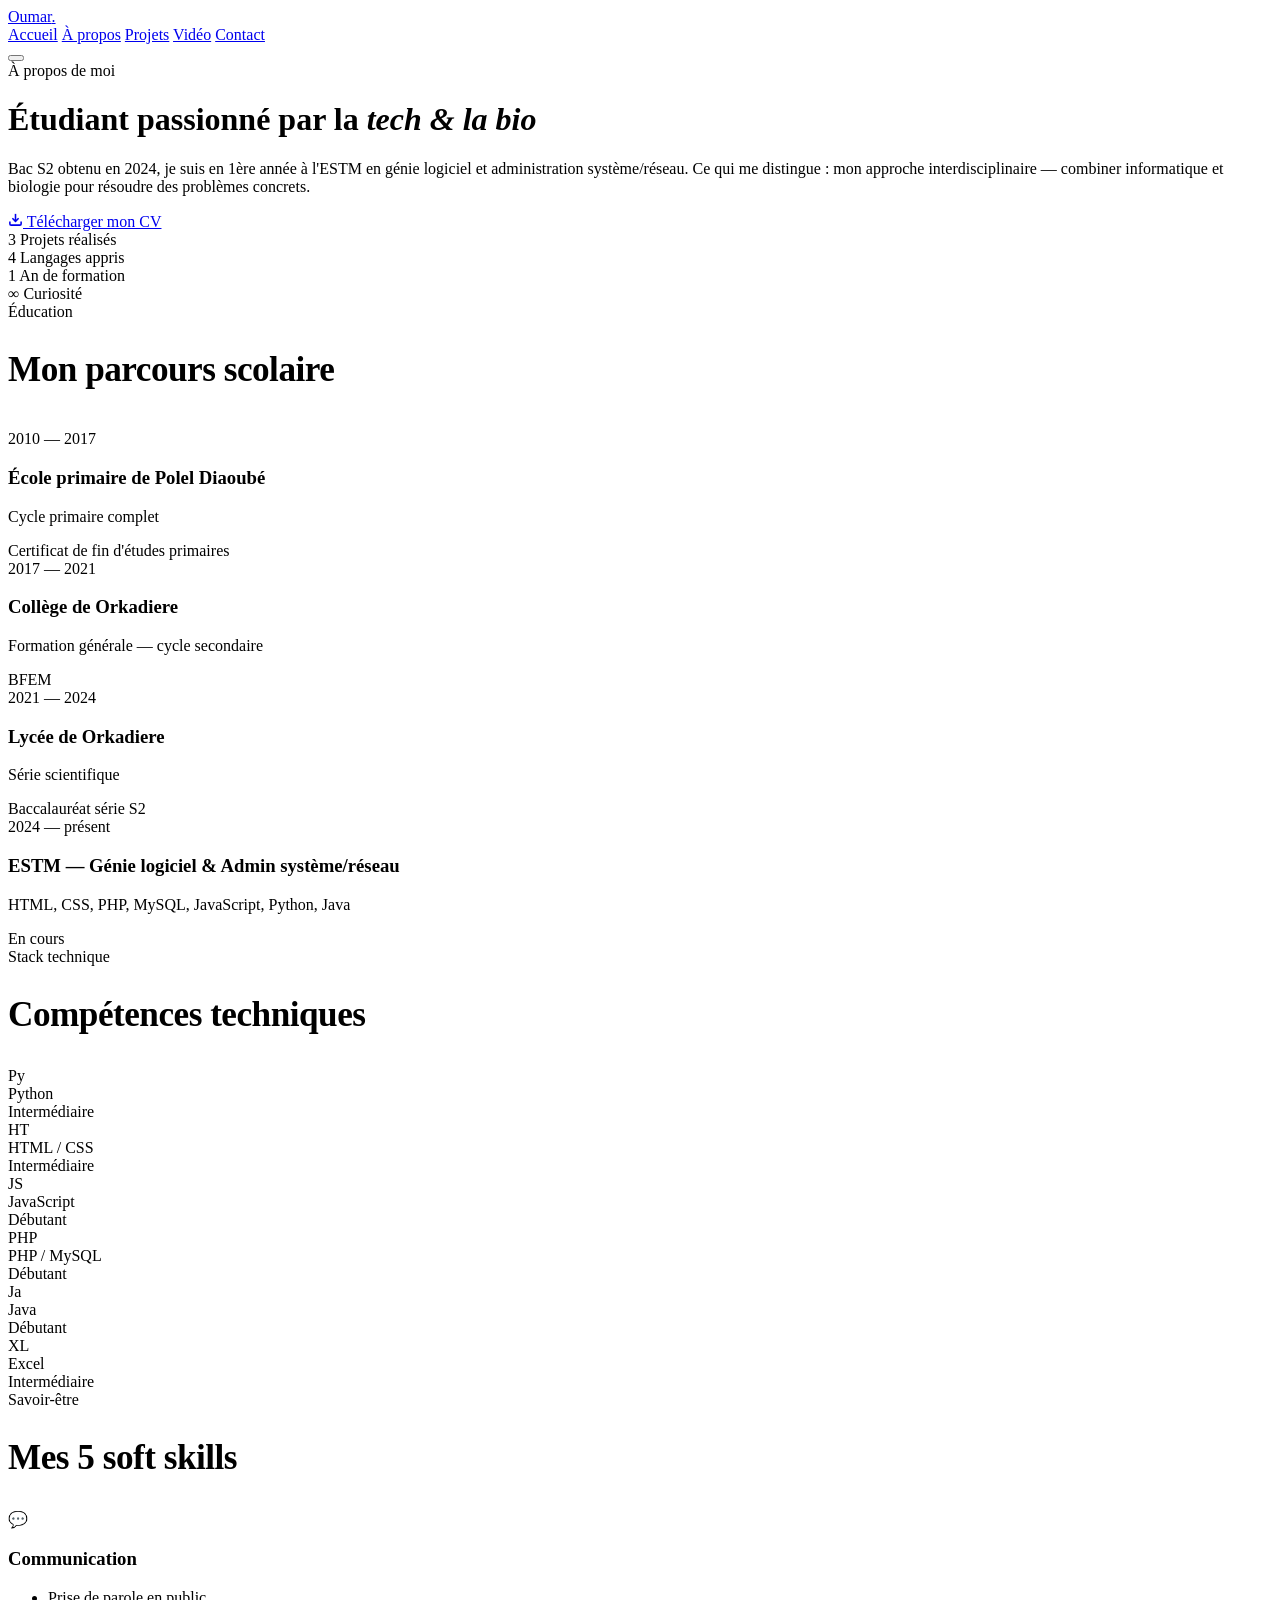
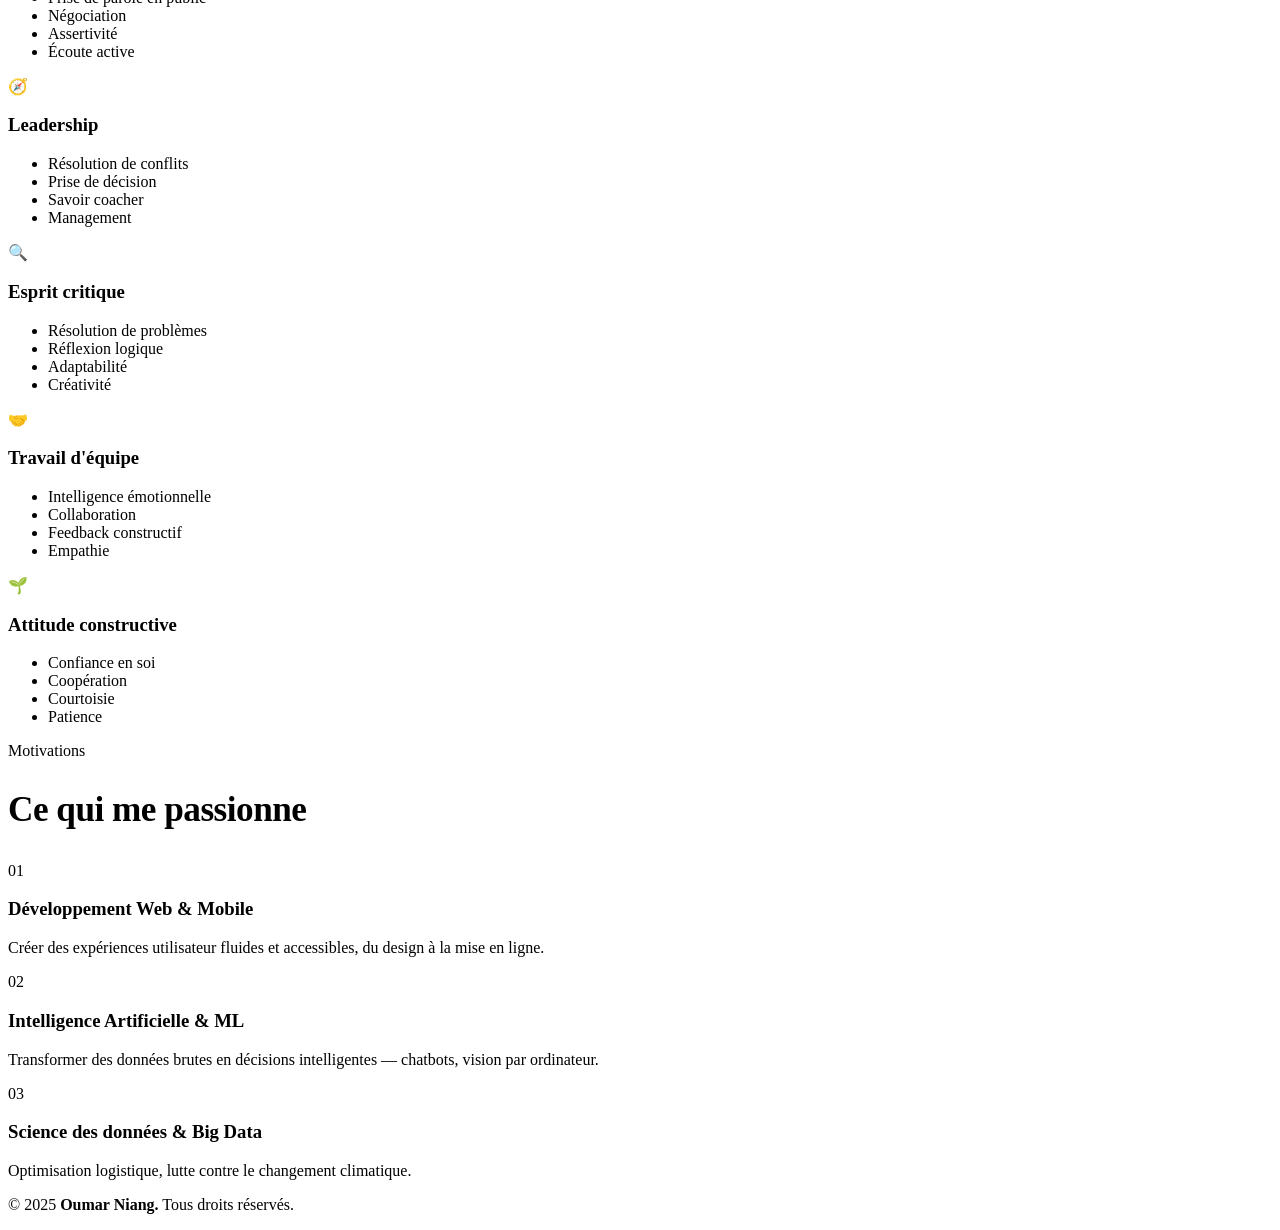
==== about.html @ b3f26a9b "Add files via upload" ====
<!DOCTYPE html>
<html lang="fr">
<head>
  <meta charset="UTF-8">
  <meta name="viewport" content="width=device-width, initial-scale=1.0">
  <title>Oumar Niang — À propos</title>
  <link rel="preconnect" href="https://fonts.googleapis.com">
  <link href="https://fonts.googleapis.com/css2?family=Syne:wght@400;700;800&family=Inter:wght@300;400;500&display=swap" rel="stylesheet">
  <link rel="stylesheet" href="style/style.css">
  <link rel="shortcut icon" href="./image/portifio.jpeg" type="image/jpg">
</head>
<body>

  <header>
    <nav class="navbar">
      <a href="./index.html" class="nav-logo">Oumar<span>.</span></a>
      <div class="nav-links">
        <a href="./index.html">Accueil</a>
        <a href="./about.html" class="active">À propos</a>
        <a href="./projets.html">Projets</a>
        <a href="./video.html">Vidéo</a>
        <a href="./contact.html">Contact</a>
      </div>
      <button class="nav-toggle" aria-label="Menu"
        onclick="this.closest('nav').querySelector('.nav-links').classList.toggle('open')">
        <span></span><span></span><span></span>
      </button>
    </nav>
  </header>

  <main>

    <!-- HERO -->
    <div class="hero-about">
      <div>
        <span class="tag">À propos de moi</span>
        <h1>Étudiant passionné par la <em>tech & la bio</em></h1>
        <p class="hero-desc">
          Bac S2 obtenu en 2024, je suis en 1ère année à l'ESTM en génie logiciel
          et administration système/réseau. Ce qui me distingue : mon approche
          interdisciplinaire — combiner informatique et biologie pour résoudre
          des problèmes concrets.
        </p>
        <a href="cv/cv.pdf" class="btn btn-primary" download>
          <svg width="15" height="15" viewBox="0 0 24 24" fill="none" stroke="currentColor" stroke-width="2.5"><path d="M21 15v4a2 2 0 0 1-2 2H5a2 2 0 0 1-2-2v-4"/><polyline points="7 10 12 15 17 10"/><line x1="12" y1="15" x2="12" y2="3"/></svg>
          Télécharger mon CV
        </a>
      </div>
      <div class="stats-grid">
        <div class="stat-card">
          <span class="stat-num">3</span>
          <span class="stat-label">Projets réalisés</span>
        </div>
        <div class="stat-card">
          <span class="stat-num">4</span>
          <span class="stat-label">Langages appris</span>
        </div>
        <div class="stat-card">
          <span class="stat-num">1</span>
          <span class="stat-label">An de formation</span>
        </div>
        <div class="stat-card">
          <span class="stat-num">∞</span>
          <span class="stat-label">Curiosité</span>
        </div>
      </div>
    </div>

    <div class="divider"></div>

    <!-- PARCOURS -->
    <div class="wrap section-pad">
      <span class="tag-sm">Éducation</span>
      <h2 style="font-family:var(--font-h);font-size:clamp(1.6rem,3vw,2.2rem);font-weight:800;letter-spacing:-.5px;margin-bottom:40px">Mon parcours scolaire</h2>
      <div class="timeline">

        <div class="timeline-item">
          <div class="t-date">2010 — 2017</div>
          <div class="t-spine"><div class="t-dot"></div></div>
          <div class="t-body">
            <h3>École primaire de Polel Diaoubé</h3>
            <p>Cycle primaire complet</p>
            <span class="badge">Certificat de fin d'études primaires</span>
          </div>
        </div>

        <div class="timeline-item">
          <div class="t-date">2017 — 2021</div>
          <div class="t-spine"><div class="t-dot"></div></div>
          <div class="t-body">
            <h3>Collège de Orkadiere</h3>
            <p>Formation générale — cycle secondaire</p>
            <span class="badge badge-purple">BFEM</span>
          </div>
        </div>

        <div class="timeline-item">
          <div class="t-date">2021 — 2024</div>
          <div class="t-spine"><div class="t-dot"></div></div>
          <div class="t-body">
            <h3>Lycée de Orkadiere</h3>
            <p>Série scientifique</p>
            <span class="badge badge-purple">Baccalauréat série S2</span>
          </div>
        </div>

        <div class="timeline-item">
          <div class="t-date">2024 — présent</div>
          <div class="t-spine"><div class="t-dot active"></div></div>
          <div class="t-body">
            <h3>ESTM — Génie logiciel & Admin système/réseau</h3>
            <p>HTML, CSS, PHP, MySQL, JavaScript, Python, Java</p>
            <span class="badge badge-green">En cours</span>
          </div>
        </div>

      </div>
    </div>

    <div class="divider"></div>

    <!-- COMPÉTENCES -->
    <div class="wrap section-pad">
      <span class="tag-sm">Stack technique</span>
      <h2 style="font-family:var(--font-h);font-size:clamp(1.6rem,3vw,2.2rem);font-weight:800;letter-spacing:-.5px;margin-bottom:32px">Compétences techniques</h2>
      <div class="skills-grid">
        <div class="skill-card">
          <div class="skill-header">
            <span class="skill-icon sk-py">Py</span>
            <div><div class="skill-name">Python</div><div class="skill-level">Intermédiaire</div></div>
          </div>
          <div class="skill-bar"><div class="skill-fill" style="width:55%"></div></div>
        </div>
        <div class="skill-card">
          <div class="skill-header">
            <span class="skill-icon sk-ht">HT</span>
            <div><div class="skill-name">HTML / CSS</div><div class="skill-level">Intermédiaire</div></div>
          </div>
          <div class="skill-bar"><div class="skill-fill" style="width:60%"></div></div>
        </div>
        <div class="skill-card">
          <div class="skill-header">
            <span class="skill-icon sk-js">JS</span>
            <div><div class="skill-name">JavaScript</div><div class="skill-level">Débutant</div></div>
          </div>
          <div class="skill-bar"><div class="skill-fill" style="width:25%"></div></div>
        </div>
        <div class="skill-card">
          <div class="skill-header">
            <span class="skill-icon sk-ph">PHP</span>
            <div><div class="skill-name">PHP / MySQL</div><div class="skill-level">Débutant</div></div>
          </div>
          <div class="skill-bar"><div class="skill-fill" style="width:20%"></div></div>
        </div>
        <div class="skill-card">
          <div class="skill-header">
            <span class="skill-icon sk-ja">Ja</span>
            <div><div class="skill-name">Java</div><div class="skill-level">Débutant</div></div>
          </div>
          <div class="skill-bar"><div class="skill-fill" style="width:15%"></div></div>
        </div>
        <div class="skill-card">
          <div class="skill-header">
            <span class="skill-icon sk-xl">XL</span>
            <div><div class="skill-name">Excel</div><div class="skill-level">Intermédiaire</div></div>
          </div>
          <div class="skill-bar"><div class="skill-fill" style="width:50%"></div></div>
        </div>
      </div>
    </div>

    <div class="divider"></div>

    <!-- SOFT SKILLS -->
    <div class="wrap section-pad">
      <span class="tag-sm">Savoir-être</span>
      <h2 style="font-family:var(--font-h);font-size:clamp(1.6rem,3vw,2.2rem);font-weight:800;letter-spacing:-.5px;margin-bottom:32px">Mes 5 soft skills</h2>
      <div class="soft-grid">
        <div class="soft-card">
          <span class="soft-icon">💬</span>
          <h3>Communication</h3>
          <ul>
            <li>Prise de parole en public</li>
            <li>Négociation</li>
            <li>Assertivité</li>
            <li>Écoute active</li>
          </ul>
        </div>
        <div class="soft-card">
          <span class="soft-icon">🧭</span>
          <h3>Leadership</h3>
          <ul>
            <li>Résolution de conflits</li>
            <li>Prise de décision</li>
            <li>Savoir coacher</li>
            <li>Management</li>
          </ul>
        </div>
        <div class="soft-card">
          <span class="soft-icon">🔍</span>
          <h3>Esprit critique</h3>
          <ul>
            <li>Résolution de problèmes</li>
            <li>Réflexion logique</li>
            <li>Adaptabilité</li>
            <li>Créativité</li>
          </ul>
        </div>
        <div class="soft-card">
          <span class="soft-icon">🤝</span>
          <h3>Travail d'équipe</h3>
          <ul>
            <li>Intelligence émotionnelle</li>
            <li>Collaboration</li>
            <li>Feedback constructif</li>
            <li>Empathie</li>
          </ul>
        </div>
        <div class="soft-card">
          <span class="soft-icon">🌱</span>
          <h3>Attitude constructive</h3>
          <ul>
            <li>Confiance en soi</li>
            <li>Coopération</li>
            <li>Courtoisie</li>
            <li>Patience</li>
          </ul>
        </div>
      </div>
    </div>

    <div class="divider"></div>

    <!-- PASSIONS -->
    <div class="wrap section-pad">
      <span class="tag-sm">Motivations</span>
      <h2 style="font-family:var(--font-h);font-size:clamp(1.6rem,3vw,2.2rem);font-weight:800;letter-spacing:-.5px;margin-bottom:32px">Ce qui me passionne</h2>
      <div class="passion-grid">
        <div class="passion-card featured">
          <span class="passion-num">01</span>
          <h3>Développement Web & Mobile</h3>
          <p>Créer des expériences utilisateur fluides et accessibles, du design à la mise en ligne.</p>
        </div>
        <div class="passion-card">
          <span class="passion-num">02</span>
          <h3>Intelligence Artificielle & ML</h3>
          <p>Transformer des données brutes en décisions intelligentes — chatbots, vision par ordinateur.</p>
        </div>
        <div class="passion-card">
          <span class="passion-num">03</span>
          <h3>Science des données & Big Data</h3>
          <p>Optimisation logistique, lutte contre le changement climatique.</p>
        </div>
      </div>
    </div>

  </main>

  <footer>
    <p>© 2025 <strong>Oumar Niang.</strong> Tous droits réservés.</p>
  </footer>

</body>
</html>
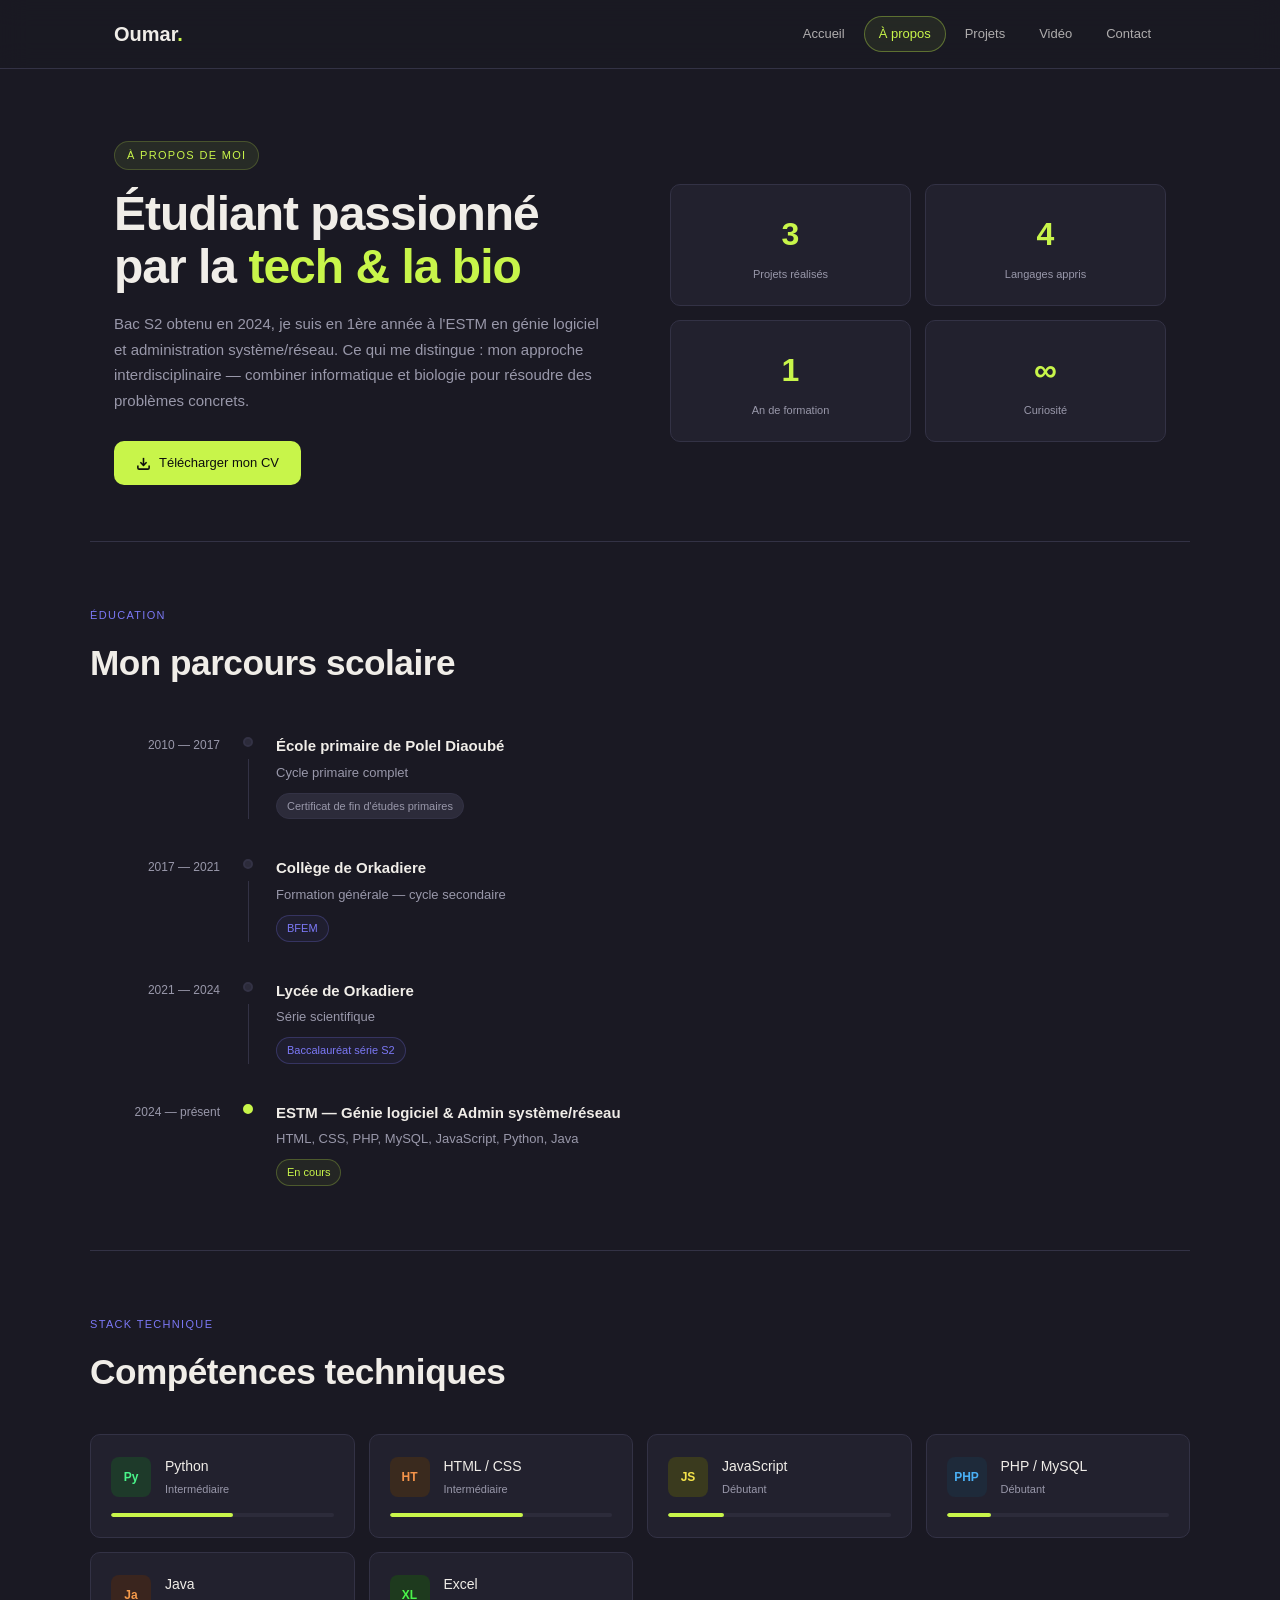
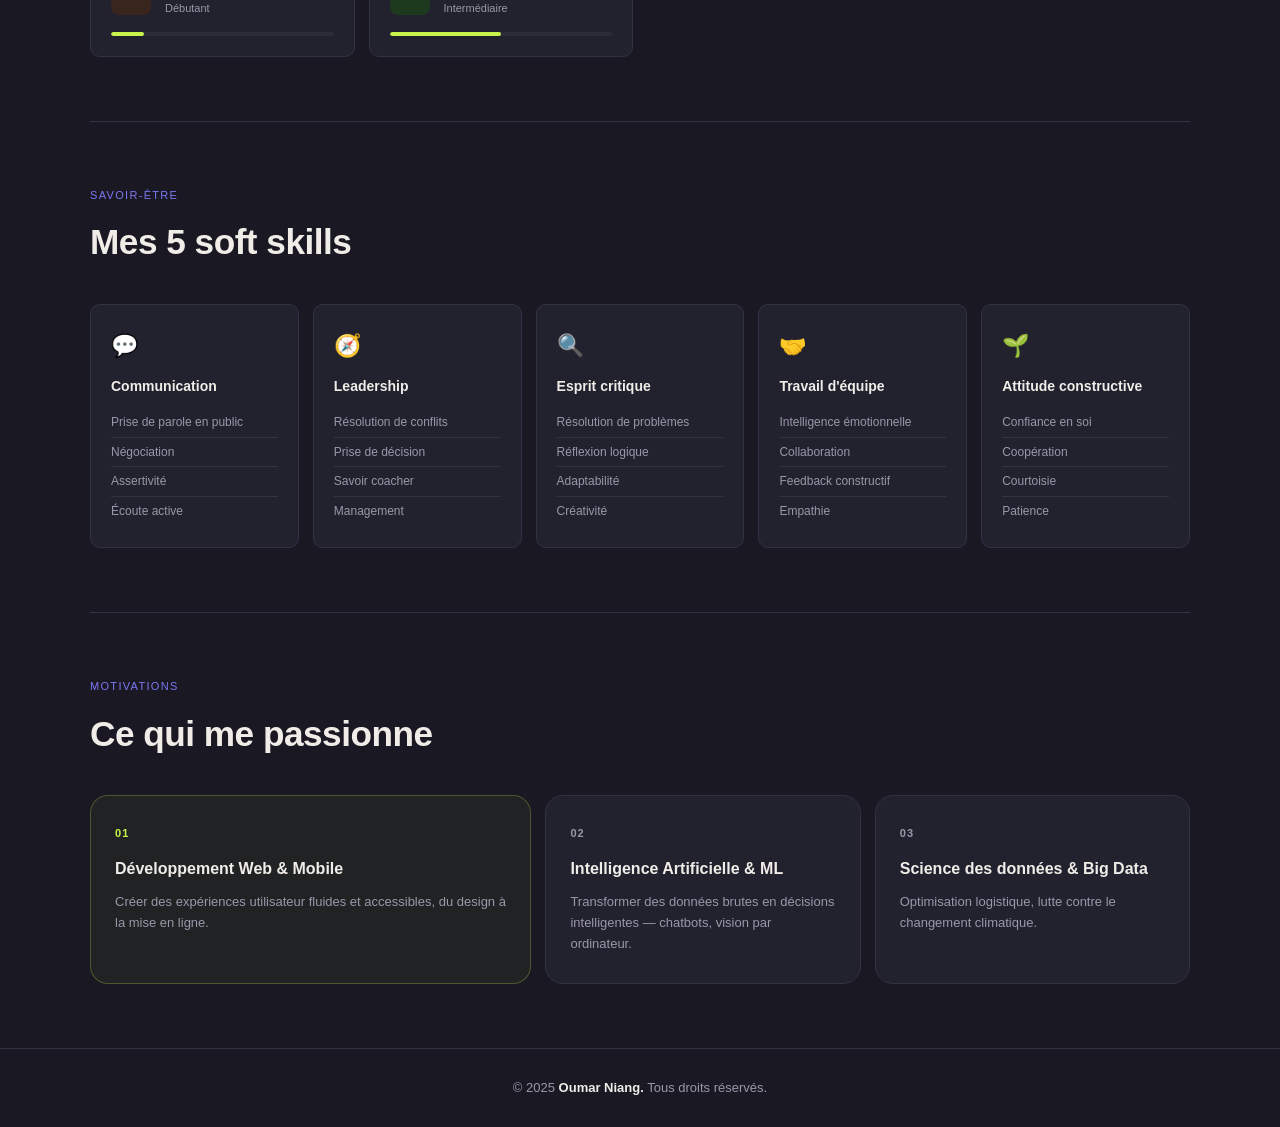
==== commit 610d1e0d: "Update about.html" ====
--- a/about.html
+++ b/about.html
@@ -6,20 +6,21 @@
   <title>Oumar Niang — À propos</title>
   <link rel="preconnect" href="https://fonts.googleapis.com">
   <link href="https://fonts.googleapis.com/css2?family=Syne:wght@400;700;800&family=Inter:wght@300;400;500&display=swap" rel="stylesheet">
-  <link rel="stylesheet" href="style/style.css">
-  <link rel="shortcut icon" href="./image/portifio.jpeg" type="image/jpg">
+<link rel="stylesheet" href="style.css">
+<link rel="shortcut icon" href="image/photo-profil.jpg" type="image/jpg">
 </head>
 <body>
 
   <header>
     <nav class="navbar">
-      <a href="./index.html" class="nav-logo">Oumar<span>.</span></a>
-      <div class="nav-links">
-        <a href="./index.html">Accueil</a>
-        <a href="./about.html" class="active">À propos</a>
-        <a href="./projets.html">Projets</a>
-        <a href="./video.html">Vidéo</a>
-        <a href="./contact.html">Contact</a>
+  <a href="index.html" class="nav-logo">Oumar<span>.</span></a>
+  <div class="nav-links">
+    <a href="index.html">Accueil</a>
+    <a href="about.html" class="active">À propos</a>
+    <a href="projets.html">Projets</a>
+    <a href="video.html">Vidéo</a>
+    <a href="contact.html">Contact</a>
+  </div>
       </div>
       <button class="nav-toggle" aria-label="Menu"
         onclick="this.closest('nav').querySelector('.nav-links').classList.toggle('open')">
--- a/style.css
+++ b/style.css
@@ -0,0 +1,407 @@
+/* ═══════════════════════════════════════════
+   PORTFOLIO — OUMAR NIANG — style.css unique
+   ═══════════════════════════════════════════ */
+
+/* ── VARIABLES ─────────────────────────────── */
+:root {
+  --bg:       #1A1923;   /* votre couleur originale */
+  --bg2:      #22212e;
+  --bg3:      #2c2b3a;
+  --border:   #333245;
+  --text:     #f0ede8;
+  --muted:    #9998aa;
+  --accent:   #c8f54a;
+  --accent2:  #7b78f5;
+  --blue:     #4a90f5;
+  --font-h:   'Syne', sans-serif;
+  --font-b:   'Inter', sans-serif;
+  --r:        10px;
+  --r-lg:     18px;
+}
+
+/* ── RESET ─────────────────────────────────── */
+*, *::before, *::after { box-sizing: border-box; margin: 0; padding: 0; }
+html  { scroll-behavior: smooth; }
+body  { background: var(--bg); color: var(--text); font-family: var(--font-b); font-size: 15px; line-height: 1.7; }
+a     { color: inherit; text-decoration: none; }
+img   { max-width: 100%; display: block; }
+ul    { list-style: none; }
+
+/* ── HEADER / NAV ──────────────────────────── */
+header {
+  position: sticky; top: 0; z-index: 100;
+  background: rgba(26,25,35,.92);
+  backdrop-filter: blur(14px);
+  border-bottom: 1px solid var(--border);
+}
+
+/* Image de fond uniquement sur index */
+header.banier {
+  /* On retire le "../image/" car le fichier est au même endroit que le CSS pour l'instant */
+background-image: url('OIP (1).jpeg');
+  background-size: cover;
+  background-position: center;
+  position: relative;
+}
+header.banier::before {
+  content: ''; position: absolute; inset: 0;
+  background: rgba(26,25,35,.78);
+}
+
+.navbar {
+  position: relative; z-index: 1;
+  max-width: 1100px; margin: auto;
+  display: flex; align-items: center; justify-content: space-between;
+  padding: 16px 24px; gap: 16px;
+}
+
+.nav-logo { font-family: var(--font-h); font-size: 20px; font-weight: 800; }
+.nav-logo span { color: var(--accent); }
+
+.nav-links { display: flex; gap: 4px; flex-wrap: wrap; }
+.nav-links a {
+  color: rgba(240,237,232,.7); font-size: 13px;
+  padding: 6px 14px; border-radius: 20px;
+  border: 1px solid transparent;
+  transition: .2s;
+}
+.nav-links a:hover { color: var(--text); border-color: var(--border); background: var(--bg2); }
+.nav-links a.active { color: var(--accent); border-color: rgba(200,245,74,.35); background: rgba(200,245,74,.07); }
+
+.nav-toggle {
+  display: none; flex-direction: column; gap: 5px;
+  background: none; border: none; cursor: pointer; padding: 4px; position: relative; z-index: 1;
+}
+.nav-toggle span { display: block; width: 22px; height: 2px; background: var(--text); border-radius: 2px; }
+
+@media (max-width: 640px) {
+  .nav-toggle { display: flex; }
+  .nav-links {
+    display: none; flex-direction: column;
+    position: absolute; top: 100%; left: 0; right: 0;
+    background: var(--bg2); border-bottom: 1px solid var(--border);
+    padding: 14px 24px 20px; gap: 4px;
+  }
+  .nav-links.open { display: flex; }
+}
+
+/* ── UTILITAIRES ───────────────────────────── */
+.wrap  { max-width: 1100px; margin: auto; padding: 0 24px; }
+.section-pad { padding: 64px 0; }
+
+.tag {
+  display: inline-block;
+  font-size: 11px; font-weight: 500; letter-spacing: .12em; text-transform: uppercase;
+  color: var(--accent); background: rgba(200,245,74,.08);
+  border: 1px solid rgba(200,245,74,.2);
+  padding: 4px 12px; border-radius: 20px; margin-bottom: 18px;
+}
+.tag-sm {
+  display: block; font-size: 11px; font-weight: 500;
+  letter-spacing: .12em; text-transform: uppercase;
+  color: var(--accent2); margin-bottom: 8px;
+}
+.divider { border: none; border-top: 1px solid var(--border); max-width: 1100px; margin: 0 auto; }
+
+.badge {
+  display: inline-block; font-size: 11px; font-weight: 500;
+  background: var(--bg3); border: 1px solid var(--border);
+  color: var(--muted); padding: 3px 10px; border-radius: 20px;
+}
+.badge-green { color: var(--accent); border-color: rgba(200,245,74,.25); background: rgba(200,245,74,.06); }
+.badge-purple { color: var(--accent2); border-color: rgba(123,120,245,.25); background: rgba(123,120,245,.06); }
+
+/* ── BOUTONS ───────────────────────────────── */
+.btn {
+  display: inline-flex; align-items: center; gap: 8px;
+  padding: 11px 22px; border-radius: var(--r);
+  font-family: var(--font-b); font-size: 13px; font-weight: 500;
+  cursor: pointer; border: none; transition: .18s;
+}
+.btn:hover { transform: translateY(-1px); opacity: .88; }
+.btn-primary { background: var(--accent); color: #0d0d0d; }
+.btn-outline  { background: transparent; color: var(--text); border: 1px solid var(--border); }
+.btn-outline:hover { border-color: var(--muted); }
+.btn-full  { width: 100%; justify-content: center; }
+
+/* ══════════════════════════════════════════════════
+   PAGE INDEX
+   ══════════════════════════════════════════════════ */
+
+.hero-index {
+  max-width: 1100px; margin: auto;
+  padding: 72px 24px 64px;
+  display: grid; grid-template-columns: 1fr 1fr;
+  gap: 60px; align-items: center;
+}
+.hero-index h1 {
+  font-family: var(--font-h);
+  font-size: clamp(2.2rem, 5vw, 3.4rem);
+  font-weight: 800; line-height: 1.1; letter-spacing: -1px;
+  margin-bottom: 16px;
+}
+.hero-index h1 em { color: var(--accent); font-style: normal; }
+.hero-sub { color: var(--accent2); font-size: 14px; font-weight: 500; margin-bottom: 8px; }
+.hero-desc { color: var(--muted); font-size: 15px; margin-bottom: 28px; line-height: 1.7; }
+.hero-btns { display: flex; gap: 12px; flex-wrap: wrap; }
+
+.hero-photo-wrap {
+  display: flex; justify-content: center; align-items: center;
+}
+.hero-photo-wrap img {
+  width: 280px; height: 280px;
+  object-fit: cover;
+  border-radius: 25% 10%;
+  border: 3px solid var(--border);
+  transition: border-color .3s;
+}
+.hero-photo-wrap img:hover { border-color: var(--accent); }
+
+/* Objectifs */
+.objectifs { background: var(--bg2); border: 1px solid var(--border); border-radius: var(--r-lg); padding: 32px; }
+.objectifs h2 { font-family: var(--font-h); font-size: 18px; font-weight: 700; margin-bottom: 16px; }
+.objectifs ul { display: flex; flex-direction: column; gap: 10px; }
+.objectifs ul li {
+  display: flex; align-items: flex-start; gap: 10px;
+  font-size: 13px; color: var(--muted);
+}
+.objectifs ul li::before {
+  content: ''; display: block; width: 6px; height: 6px;
+  border-radius: 50%; background: var(--accent);
+  margin-top: 8px; flex-shrink: 0;
+}
+
+@media (max-width: 768px) {
+  .hero-index { grid-template-columns: 1fr; gap: 36px; }
+  .hero-photo-wrap { order: -1; }
+  .hero-photo-wrap img { width: 200px; height: 200px; }
+}
+
+/* ══════════════════════════════════════════════════
+   PAGE ABOUT
+   ══════════════════════════════════════════════════ */
+
+.hero-about {
+  max-width: 1100px; margin: auto;
+  padding: 72px 24px 56px;
+  display: grid; grid-template-columns: 1fr 1fr;
+  gap: 60px; align-items: center;
+}
+.hero-about h1 {
+  font-family: var(--font-h);
+  font-size: clamp(2rem, 4.5vw, 3rem);
+  font-weight: 800; line-height: 1.1; letter-spacing: -1px; margin-bottom: 18px;
+}
+.hero-about h1 em { color: var(--accent); font-style: normal; }
+.hero-desc { color: var(--muted); font-size: 15px; margin-bottom: 28px; }
+
+.stats-grid { display: grid; grid-template-columns: 1fr 1fr; gap: 14px; }
+.stat-card {
+  background: var(--bg2); border: 1px solid var(--border);
+  border-radius: var(--r); padding: 22px 18px; text-align: center;
+  transition: border-color .2s;
+}
+.stat-card:hover { border-color: var(--accent); }
+.stat-num { font-family: var(--font-h); font-size: 32px; font-weight: 800; color: var(--accent); display: block; }
+.stat-label { font-size: 11px; color: var(--muted); margin-top: 3px; display: block; }
+
+@media (max-width: 768px) { .hero-about { grid-template-columns: 1fr; gap: 36px; } }
+
+/* Timeline */
+.timeline { display: flex; flex-direction: column; }
+.timeline-item {
+  display: grid; grid-template-columns: 130px 24px 1fr;
+  gap: 0 16px; padding-bottom: 36px;
+}
+.timeline-item:last-child { padding-bottom: 0; }
+.t-date { font-size: 12px; color: var(--muted); font-weight: 500; text-align: right; padding-top: 2px; }
+.t-spine { display: flex; flex-direction: column; align-items: center; }
+.t-spine::after { content: ''; flex: 1; width: 1px; background: var(--border); margin-top: 12px; }
+.timeline-item:last-child .t-spine::after { display: none; }
+.t-dot { width: 10px; height: 10px; border-radius: 50%; background: var(--bg3); border: 2px solid var(--border); margin-top: 4px; flex-shrink: 0; }
+.t-dot.active { background: var(--accent); border-color: var(--accent); }
+.t-body h3 { font-family: var(--font-h); font-size: 15px; font-weight: 700; margin-bottom: 3px; }
+.t-body p  { color: var(--muted); font-size: 13px; margin-bottom: 8px; }
+
+/* Skills */
+.skills-grid { display: grid; grid-template-columns: repeat(auto-fill, minmax(260px, 1fr)); gap: 14px; }
+.skill-card {
+  background: var(--bg2); border: 1px solid var(--border);
+  border-radius: var(--r); padding: 20px; transition: border-color .2s;
+}
+.skill-card:hover { border-color: var(--muted); }
+.skill-header { display: flex; align-items: center; gap: 14px; margin-bottom: 14px; }
+.skill-icon {
+  width: 40px; height: 40px; border-radius: 8px;
+  display: flex; align-items: center; justify-content: center;
+  font-weight: 800; font-size: 12px; font-family: var(--font-h); flex-shrink: 0;
+}
+.sk-py { background:#1e3a2a; color:#4af58a; }
+.sk-ht { background:#3a2a1e; color:#f5944a; }
+.sk-js { background:#3a3a1e; color:#f5e44a; }
+.sk-ph { background:#1e2a3a; color:#4ab0f5; }
+.sk-ja { background:#3a251e; color:#f59a4a; }
+.sk-xl { background:#1e3a1e; color:#4af54a; }
+.skill-name  { font-size: 14px; font-weight: 500; color: var(--text); }
+.skill-level { font-size: 11px; color: var(--muted); margin-top: 2px; }
+.skill-bar   { height: 4px; background: var(--bg3); border-radius: 4px; overflow: hidden; }
+.skill-fill  { height: 100%; background: var(--accent); border-radius: 4px; }
+
+/* Soft skills */
+.soft-grid { display: grid; grid-template-columns: repeat(auto-fill, minmax(190px, 1fr)); gap: 14px; }
+.soft-card {
+  background: var(--bg2); border: 1px solid var(--border);
+  border-radius: var(--r); padding: 22px 20px;
+  transition: border-color .2s, transform .15s;
+}
+.soft-card:hover { border-color: var(--accent2); transform: translateY(-2px); }
+.soft-icon { font-size: 22px; margin-bottom: 10px; display: block; }
+.soft-card h3 { font-family: var(--font-h); font-size: 14px; font-weight: 700; margin-bottom: 10px; }
+.soft-card li { font-size: 12px; color: var(--muted); padding: 4px 0; border-bottom: 1px solid var(--border); }
+.soft-card li:last-child { border-bottom: none; }
+
+/* Passions */
+.passion-grid { display: grid; grid-template-columns: 1.4fr 1fr 1fr; gap: 14px; }
+.passion-card {
+  background: var(--bg2); border: 1px solid var(--border);
+  border-radius: var(--r-lg); padding: 28px 24px; transition: border-color .2s;
+}
+.passion-card.featured { border-color: rgba(200,245,74,.25); background: rgba(200,245,74,.04); }
+.passion-num { font-family: var(--font-h); font-size: 11px; font-weight: 800; color: var(--muted); letter-spacing: .1em; display: block; margin-bottom: 12px; }
+.passion-card.featured .passion-num { color: var(--accent); }
+.passion-card h3 { font-family: var(--font-h); font-size: 16px; font-weight: 700; margin-bottom: 10px; }
+.passion-card p  { font-size: 13px; color: var(--muted); line-height: 1.6; }
+@media (max-width: 768px) { .passion-grid { grid-template-columns: 1fr; } }
+
+/* ══════════════════════════════════════════════════
+   PAGE PROJETS
+   ══════════════════════════════════════════════════ */
+
+.projets-grid { display: grid; gap: 16px; max-width: 1100px; margin: 0 auto; padding: 0 24px 64px; }
+
+.prj-card {
+  display: flex; align-items: stretch;
+  background: var(--bg2); border: 1px solid var(--border);
+  border-radius: var(--r-lg); overflow: hidden;
+  transition: border-color .2s, transform .15s;
+}
+.prj-card:hover { border-color: var(--accent); transform: translateY(-2px); }
+
+.prj-card img {
+  width: 220px; height: auto;
+  object-fit: cover; flex-shrink: 0;
+}
+
+.prj-body { padding: 28px 24px; display: flex; flex-direction: column; justify-content: space-between; gap: 12px; }
+
+.prj-body h2 { font-family: var(--font-h); font-size: 18px; font-weight: 700; margin-bottom: 6px; }
+.prj-body p  { font-size: 13px; color: var(--muted); line-height: 1.6; }
+
+.prj-meta { display: flex; flex-direction: column; gap: 6px; }
+.prj-meta-item { font-size: 12px; }
+.prj-meta-item strong { color: var(--accent2); }
+
+.prj-tags { display: flex; gap: 6px; flex-wrap: wrap; margin-top: 8px; }
+.prj-tag {
+  font-size: 11px; padding: 3px 10px; border-radius: 20px;
+  background: var(--bg3); border: 1px solid var(--border); color: var(--muted);
+}
+
+@media (max-width: 640px) {
+  .prj-card { flex-direction: column; }
+  .prj-card img { width: 100%; height: 200px; }
+}
+
+/* ══════════════════════════════════════════════════
+   PAGE VIDEO
+   ══════════════════════════════════════════════════ */
+
+.video-grid { display: grid; grid-template-columns: repeat(auto-fill, minmax(300px, 1fr)); gap: 20px; }
+
+.video-card {
+  background: var(--bg2); border: 1px solid var(--border);
+  border-radius: var(--r-lg); overflow: hidden;
+  transition: border-color .2s, transform .15s;
+}
+.video-card:hover { border-color: var(--accent2); transform: translateY(-2px); }
+.video-card iframe { width: 100%; height: 200px; display: block; border: none; }
+.video-card-body { padding: 16px; }
+.video-card-body h3 { font-family: var(--font-h); font-size: 15px; font-weight: 700; margin-bottom: 6px; }
+.video-card-body p  { font-size: 12px; color: var(--muted); }
+
+/* ══════════════════════════════════════════════════
+   PAGE CONTACT
+   ══════════════════════════════════════════════════ */
+
+.contact-layout {
+  max-width: 1100px; margin: auto;
+  padding: 0 24px 80px;
+  display: grid; grid-template-columns: 1.2fr 1fr; gap: 48px;
+}
+
+/* Formulaire */
+.contact-form { display: flex; flex-direction: column; gap: 16px; }
+.contact-form h2 { font-family: var(--font-h); font-size: 18px; font-weight: 700; margin-bottom: 8px; }
+
+.form-row  { display: grid; grid-template-columns: 1fr 1fr; gap: 14px; }
+.form-group { display: flex; flex-direction: column; gap: 6px; }
+
+.form-group label {
+  font-size: 12px; font-weight: 500; color: var(--muted);
+  text-transform: uppercase; letter-spacing: .05em;
+}
+.form-group input,
+.form-group select,
+.form-group textarea {
+  background: var(--bg2); border: 1px solid var(--border);
+  border-radius: var(--r); color: var(--text);
+  font-family: var(--font-b); font-size: 14px;
+  padding: 10px 14px; outline: none;
+  transition: border-color .2s; resize: none; width: 100%;
+}
+.form-group input::placeholder,
+.form-group textarea::placeholder { color: var(--muted); }
+.form-group input:focus,
+.form-group select:focus,
+.form-group textarea:focus { border-color: var(--accent); }
+
+/* Infos contact */
+.contact-info h2 { font-family: var(--font-h); font-size: 18px; font-weight: 700; margin-bottom: 24px; }
+
+.contact-item {
+  display: flex; align-items: flex-start; gap: 14px;
+  padding: 14px 0; border-bottom: 1px solid var(--border);
+}
+.ci-icon {
+  width: 36px; height: 36px; border-radius: 8px;
+  background: var(--bg3); border: 1px solid var(--border);
+  display: flex; align-items: center; justify-content: center;
+  color: var(--muted); flex-shrink: 0;
+}
+.ci-label { font-size: 11px; color: var(--muted); text-transform: uppercase; letter-spacing: .06em; margin-bottom: 2px; }
+.ci-value { font-size: 14px; color: var(--text); transition: color .2s; }
+a.ci-value:hover { color: var(--accent); }
+
+.social-links { display: flex; flex-direction: column; gap: 8px; }
+.social-btn {
+  display: flex; align-items: center; gap: 10px;
+  padding: 10px 14px; border-radius: var(--r);
+  background: var(--bg2); border: 1px solid var(--border);
+  font-size: 13px; color: var(--muted);
+  transition: .2s;
+}
+.social-btn:hover { color: var(--text); border-color: var(--muted); background: var(--bg3); }
+.social-btn svg { flex-shrink: 0; }
+
+@media (max-width: 768px) {
+  .contact-layout { grid-template-columns: 1fr; }
+  .form-row { grid-template-columns: 1fr; }
+}
+
+/* ── FOOTER ─────────────────────────────────── */
+footer {
+  border-top: 1px solid var(--border);
+  text-align: center; padding: 28px 24px;
+  font-size: 13px; color: var(--muted);
+}
+footer strong { color: var(--text); }
